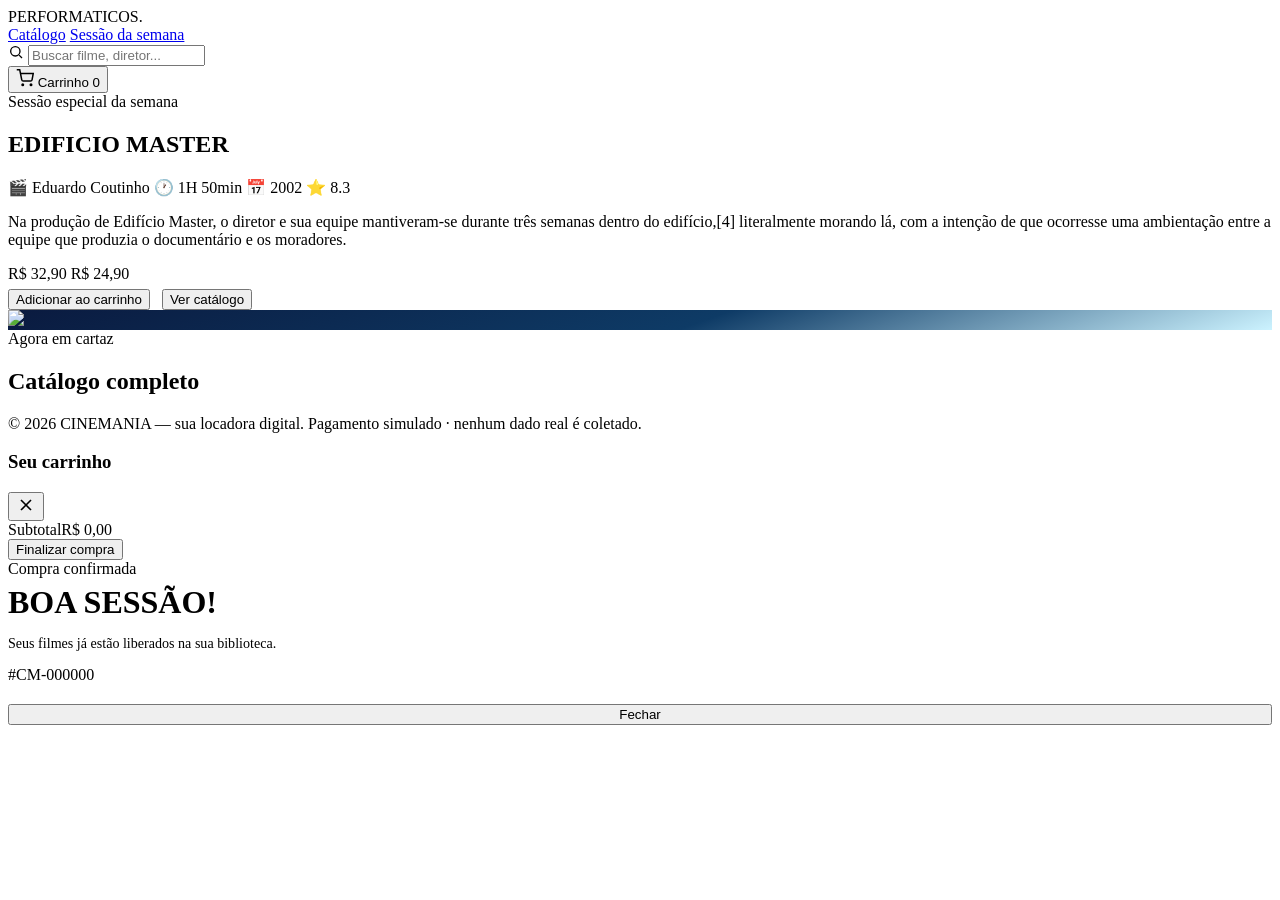
==== index.html @ 8f66a8f3 "trazendo projeto pra raiz" ====
<!DOCTYPE html>
<html lang="pt-BR">
<head>
<meta charset="UTF-8">
<meta name="viewport" content="width=device-width, initial-scale=1.0">
<title>PERFORMATICOS — Sessão Contínua</title>
<link rel="preconnect" href="https://fonts.googleapis.com">
<link rel="preconnect" href="https://fonts.gstatic.com" crossorigin>
<link href="https://fonts.googleapis.com/css2?family=Bebas+Neue&family=Space+Grotesk:wght@400;500;600;700&family=JetBrains+Mono:wght@400;600&display=swap" rel="stylesheet">
<link rel="stylesheet" href="styles.css">
</head>
<body>

<header>
  <div class="container header-inner">
    <div class="logo">PERFORMATICOS<span class="dot">.</span></div>
    <nav class="main-nav">
      <a href="#catalogo">Catálogo</a>
      <a href="#destaque">Sessão da semana</a>
    </nav>
    <div class="header-right">
      <div class="search-box">
        <svg width="16" height="16" viewBox="0 0 24 24" fill="none" stroke="currentColor" stroke-width="2"><circle cx="11" cy="11" r="7"/><line x1="21" y1="21" x2="16.65" y2="16.65"/></svg>
        <input id="searchInput" type="text" placeholder="Buscar filme, diretor...">
      </div>
      <button class="cart-btn" id="cartBtn" aria-label="Abrir carrinho">
        <svg width="18" height="18" viewBox="0 0 24 24" fill="none" stroke="currentColor" stroke-width="2"><circle cx="9" cy="21" r="1"/><circle cx="20" cy="21" r="1"/><path d="M1 1h4l2.68 13.39a2 2 0 0 0 2 1.61h9.72a2 2 0 0 0 2-1.61L23 6H6"/></svg>
        Carrinho
        <span class="cart-badge" id="cartBadge">0</span>
      </button>
    </div>
  </div>
</header>

<section class="hero-section container" id="destaque">
  <div class="bulb-frame">
    <div class="bulb-row top" id="bulbTop"></div>
    <div class="bulb-row bottom" id="bulbBottom"></div>
    <div class="bulb-row left" id="bulbLeft"></div>
    <div class="bulb-row right" id="bulbRight"></div>
    <div class="hero-card">
      <div class="hero-copy">
        <span class="eyebrow">Sessão especial da semana</span>
        <h1 class="hero-title">EDIFICIO <span class="accent">MASTER</span></h1>
        <div class="hero-meta">
          <span>🎬 Eduardo Coutinho</span>
          <span>🕐 1H 50min </span>
          <span>📅 2002</span>
          <span>⭐ 8.3</span>
        </div>
        <p class="hero-blurb">Na produção de Edifício Master, o diretor e sua equipe mantiveram-se durante três semanas dentro do edifício,[4] literalmente morando lá, com a intenção de que ocorresse uma ambientação entre a equipe que produzia o documentário e os moradores.</p>
        <div class="hero-price-row">
          <span class="price-old">R$ 32,90</span>
          <span class="price">R$ 24,90</span>
        </div>
        <div style="display:flex; gap:12px; margin-top:6px; flex-wrap:wrap;">
          <button class="btn btn-primary" onclick="addToCart('m1')">Adicionar ao carrinho</button>
          <button class="btn btn-ghost" onclick="scrollToCatalog()">Ver catálogo</button>
        </div>
      </div>
      <div class="hero-poster" style="background:linear-gradient(160deg, #0a1a3f, #0e3b66 55%, #00c2ff33);">
        <img src="https://tvbrasil.ebc.com.br/sites/default/files/atoms/image/cartaz_edificio_master_0_0_medio.jpg">
      </div>
    </div>
  </div>
</section>

<section class="filter-section container" id="catalogo">
  <div class="filter-row" id="filterRow"></div>
</section>

<section class="catalog-section container">
  <div class="catalog-head">
    <div>
      <span class="eyebrow">Agora em cartaz</span>
      <h2>Catálogo completo</h2>
    </div>
    <span class="result-count" id="resultCount"></span>
  </div>
  <div class="grid" id="grid"></div>
</section>

<footer>
  <div class="container footer-inner">
    <span>© 2026 CINEMANIA — sua locadora digital.</span>
    <span>Pagamento simulado · nenhum dado real é coletado.</span>
  </div>
</footer>

<div class="overlay" id="overlay"></div>
<aside class="drawer" id="drawer" aria-label="Carrinho de compras">
  <div class="drawer-head">
    <h3>Seu carrinho</h3>
    <button class="icon-btn" id="closeDrawer" aria-label="Fechar carrinho">
      <svg width="20" height="20" viewBox="0 0 24 24" fill="none" stroke="currentColor" stroke-width="2"><line x1="18" y1="6" x2="6" y2="18"/><line x1="6" y1="6" x2="18" y2="18"/></svg>
    </button>
  </div>
  <div class="drawer-items" id="drawerItems"></div>
  <div class="drawer-foot" id="drawerFoot">
    <div class="subtotal-row"><span>Subtotal</span><span class="val" id="subtotalVal">R$ 0,00</span></div>
    <button class="btn btn-primary" style="justify-content:center;" id="checkoutBtn" onclick="checkout()">Finalizar compra</button>
  </div>
</aside>

<div class="modal-overlay" id="modalOverlay">
  <div class="ticket-modal">
    <span class="eyebrow">Compra confirmada</span>
    <h3 style="font-family:var(--display); font-size:2rem; margin:6px 0;">BOA SESSÃO!</h3>
    <p style="color:var(--text-muted); font-size:0.88rem;">Seus filmes já estão liberados na sua biblioteca.</p>
    <div class="qr" id="qrFake"></div>
    <div class="order-code" id="orderCode">#CM-000000</div>
    <button class="btn btn-ghost" style="margin-top:20px; width:100%; justify-content:center;" onclick="closeModal()">Fechar</button>
  </div>
</div>

<script src="script.js"></script>

</body>
</html>
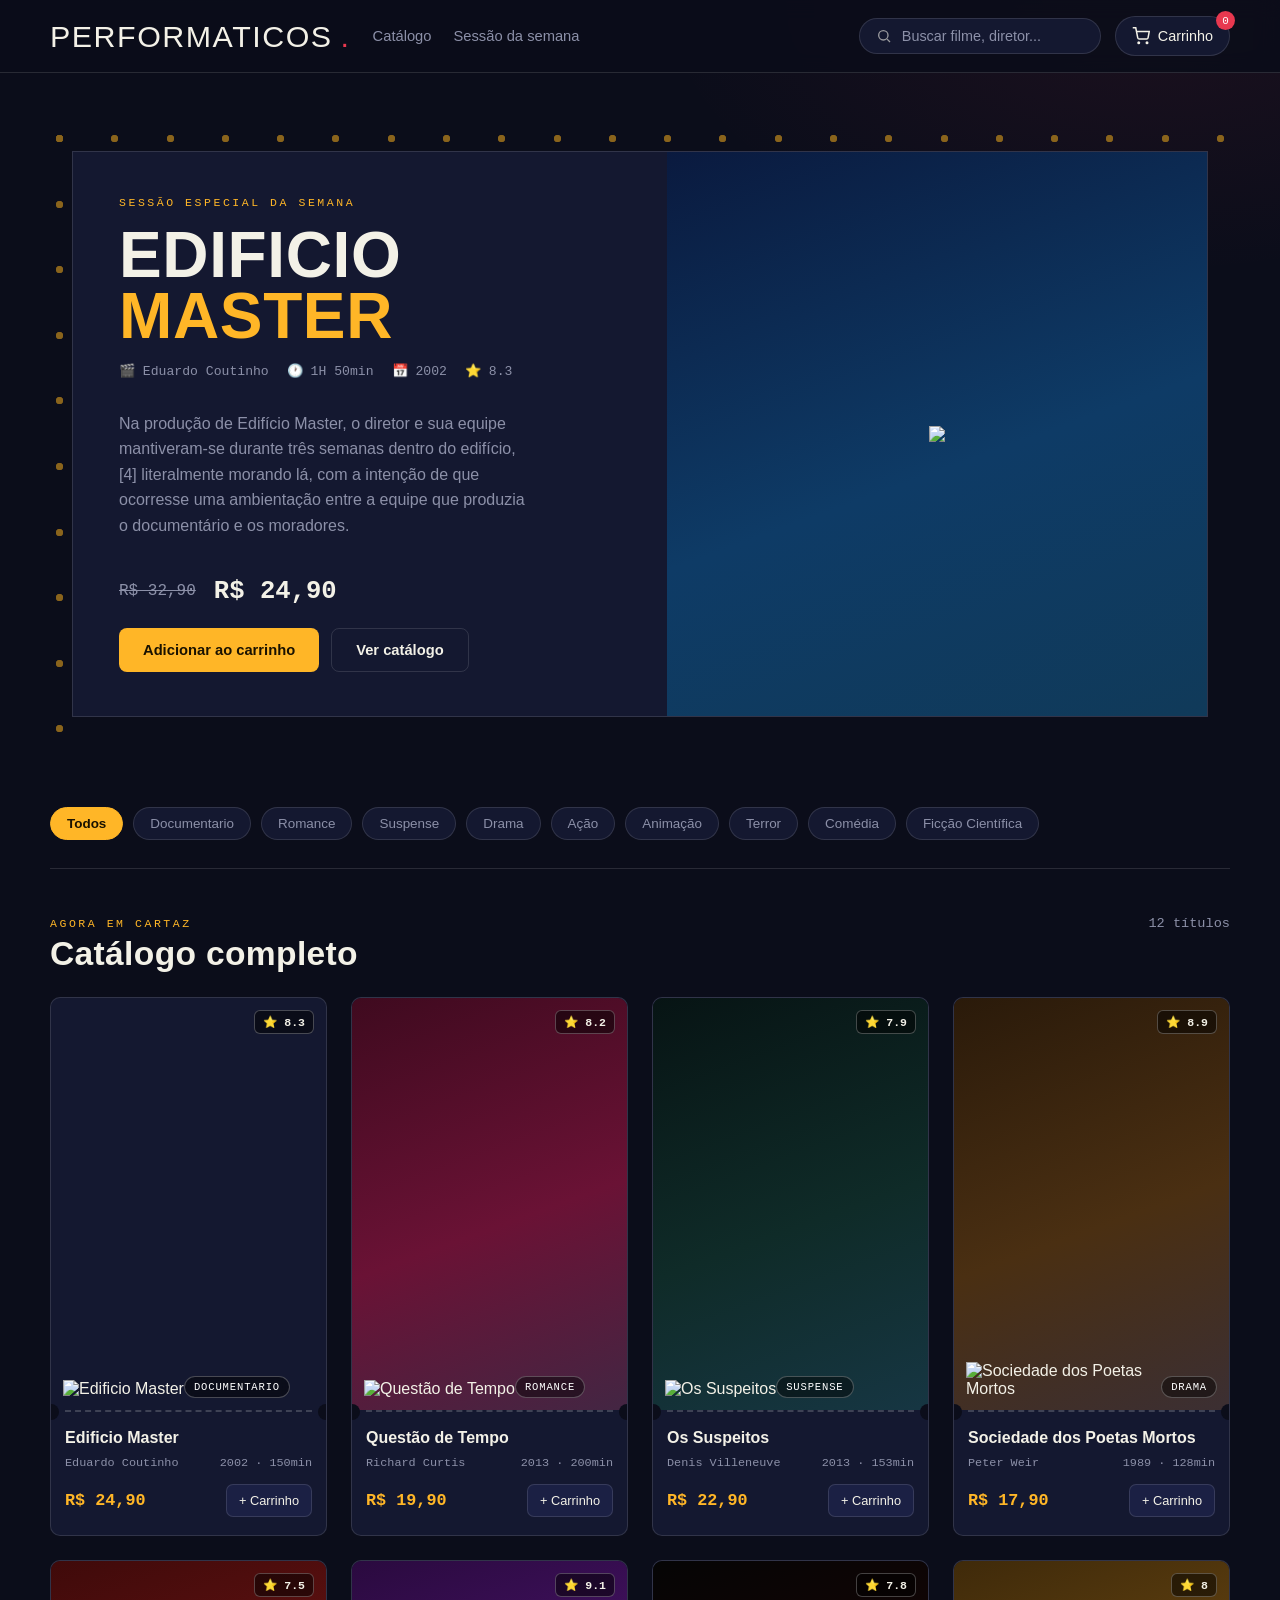
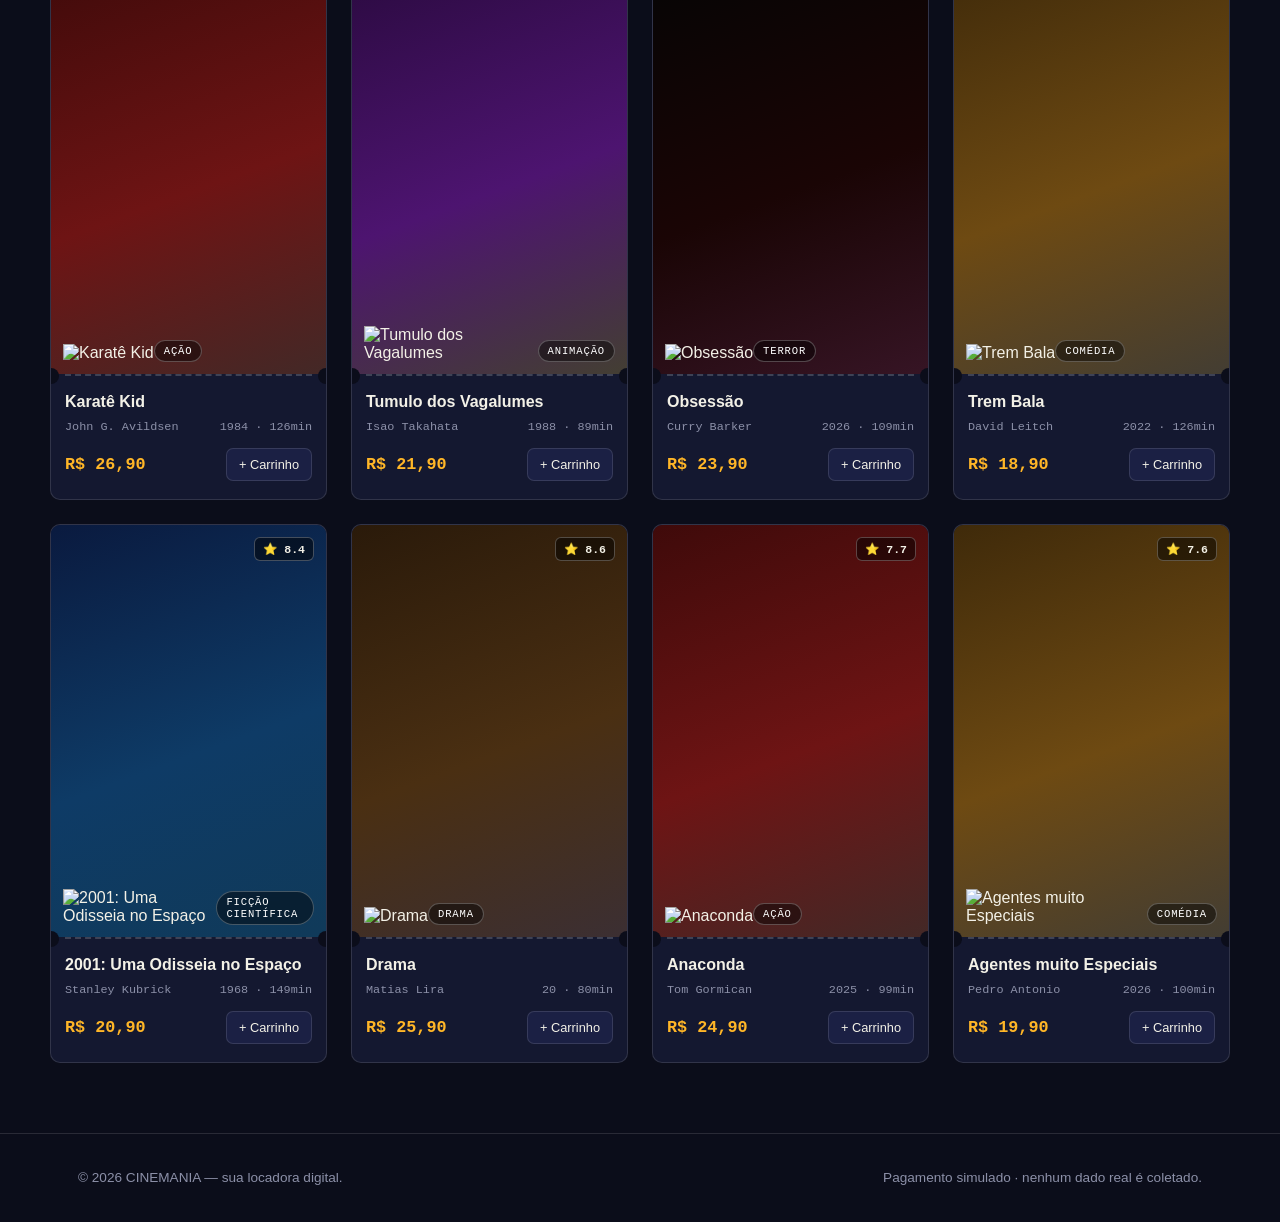
==== commit a19c4e7a: "ajustando link" ====
--- a/index.html
+++ b/index.html
@@ -7,7 +7,7 @@
 <link rel="preconnect" href="https://fonts.googleapis.com">
 <link rel="preconnect" href="https://fonts.gstatic.com" crossorigin>
 <link href="https://fonts.googleapis.com/css2?family=Bebas+Neue&family=Space+Grotesk:wght@400;500;600;700&family=JetBrains+Mono:wght@400;600&display=swap" rel="stylesheet">
-<link rel="stylesheet" href="styles.css">
+<link rel="stylesheet" href="site compras/styles.css">
 </head>
 <body>
 
@@ -113,7 +113,7 @@
   </div>
 </div>
 
-<script src="script.js"></script>
+<script src="site compras/script.js"></script>
 
 </body>
 </html>
--- a/site compras/styles.css
+++ b/site compras/styles.css
@@ -0,0 +1,642 @@
+  :root{
+    --bg:#0b0d1a;
+    --bg-elev:#141830;
+    --bg-elev-2:#1b2044;
+    --amber:#ffb627;
+    --amber-dim:#8a641c;
+    --red:#e8384f;
+    --green:#3ddc97;
+    --text:#f3f1e7;
+    --text-muted:#8c90a8;
+    --line:rgba(255,255,255,0.12);
+    --display:'Bebas Neue', sans-serif;
+    --body:'Space Grotesk', sans-serif;
+    --mono:'JetBrains Mono', monospace;
+  }
+
+  *{box-sizing:border-box;}
+  html{scroll-behavior:smooth;}
+  body{
+    margin:0;
+    background:
+      radial-gradient(1200px 600px at 15% -10%, rgba(255,182,39,0.07), transparent 60%),
+      radial-gradient(900px 500px at 90% 0%, rgba(232,56,79,0.08), transparent 55%),
+      var(--bg);
+    color:var(--text);
+    font-family:var(--body);
+    -webkit-font-smoothing:antialiased;
+  }
+  img{max-width:100%;display:block;}
+  button{font-family:inherit;cursor:pointer;}
+  a{color:inherit;}
+  ::selection{background:var(--amber);color:#1a1200;}
+
+  /* ---------- utility ---------- */
+  .eyebrow{
+    font-family:var(--mono);
+    font-size:0.72rem;
+    letter-spacing:0.22em;
+    text-transform:uppercase;
+    color:var(--amber);
+  }
+  .container{
+    max-width:1180px;
+    margin:0 auto;
+    padding:0 28px;
+  }
+  :focus-visible{
+    outline:2px solid var(--amber);
+    outline-offset:3px;
+    border-radius:4px;
+  }
+  @media (prefers-reduced-motion: reduce){
+    *{animation-duration:0.001ms !important; animation-iteration-count:1 !important; transition-duration:0.001ms !important;}
+  }
+
+  /* ---------- marquee bulb border (signature element) ---------- */
+  .bulb-frame{
+    position:relative;
+    padding:22px;
+    border-radius:14px;
+  }
+  .bulb-row{
+    position:absolute;
+    inset:0;
+    pointer-events:none;
+    display:flex;
+    justify-content:space-between;
+    padding:6px;
+  }
+  .bulb-row.top, .bulb-row.bottom{flex-direction:row;}
+  .bulb-row.left, .bulb-row.right{
+    flex-direction:column;
+    width:22px;
+    height:auto;
+    top:0; bottom:0;
+  }
+  .bulb-row.left{left:0;}
+  .bulb-row.right{right:0;}
+  .bulb-row.top{top:0;}
+  .bulb-row.bottom{bottom:0;}
+  .bulb{
+    width:7px;height:7px;border-radius:50%;
+    background:var(--amber-dim);
+    box-shadow:0 0 0 rgba(255,182,39,0);
+    animation:chase 2.4s infinite ease-in-out;
+  }
+  @keyframes chase{
+    0%,100%{background:var(--amber-dim); box-shadow:0 0 0 rgba(255,182,39,0);}
+    50%{background:var(--amber); box-shadow:0 0 8px 2px rgba(255,182,39,0.7);}
+  }
+
+  /* ---------- header ---------- */
+  header{
+    position:sticky;
+    top:0;
+    z-index:40;
+    background:rgba(11,13,26,0.88);
+    backdrop-filter:blur(10px);
+    border-bottom:1px solid var(--line);
+  }
+  .header-inner{
+    display:flex;
+    align-items:center;
+    gap:22px;
+    padding:16px 0;
+    flex-wrap:wrap;
+  }
+  .logo{
+    font-family:var(--display);
+    font-size:1.9rem;
+    letter-spacing:0.05em;
+    color:var(--text);
+    white-space:nowrap;
+    display:flex;
+    align-items:center;
+    gap:8px;
+  }
+  .logo .dot{color:var(--red);}
+  nav.main-nav{
+    display:flex;
+    gap:22px;
+    font-size:0.92rem;
+    color:var(--text-muted);
+  }
+  nav.main-nav a{text-decoration:none; transition:color .15s;}
+  nav.main-nav a:hover{color:var(--amber);}
+  .header-right{
+    margin-left:auto;
+    display:flex;
+    align-items:center;
+    gap:14px;
+  }
+  .search-box{
+    display:flex;
+    align-items:center;
+    gap:8px;
+    background:var(--bg-elev);
+    border:1px solid var(--line);
+    border-radius:999px;
+    padding:8px 16px;
+    min-width:220px;
+  }
+  .search-box input{
+    background:none;
+    border:none;
+    outline:none;
+    color:var(--text);
+    font-family:var(--body);
+    font-size:0.9rem;
+    width:100%;
+  }
+  .search-box input::placeholder{color:var(--text-muted);}
+  .search-box svg{flex-shrink:0;opacity:0.6;}
+
+  .cart-btn{
+    position:relative;
+    background:var(--bg-elev);
+    border:1px solid var(--line);
+    color:var(--text);
+    border-radius:999px;
+    padding:10px 16px;
+    display:flex;
+    align-items:center;
+    gap:8px;
+    font-size:0.9rem;
+    transition:border-color .15s, background .15s;
+  }
+  .cart-btn:hover{border-color:var(--amber);}
+  .cart-badge{
+    position:absolute;
+    top:-6px; right:-6px;
+    background:var(--red);
+    color:#fff;
+    font-family:var(--mono);
+    font-size:0.68rem;
+    min-width:19px;
+    height:19px;
+    border-radius:999px;
+    display:flex;
+    align-items:center;
+    justify-content:center;
+    padding:0 4px;
+  }
+
+  /* ---------- hero ---------- */
+  .hero-section{padding:56px 0 40px;}
+  .hero-card{
+    background:var(--bg-elev);
+    border:1px solid var(--line);
+    display:grid;
+    grid-template-columns:1.1fr 1fr;
+    gap:0;
+    overflow:hidden;
+  }
+  .hero-copy{
+    padding:44px 46px;
+    display:flex;
+    flex-direction:column;
+    justify-content:center;
+    gap:16px;
+  }
+  .hero-title{
+    font-family:var(--display);
+    font-size:clamp(2.6rem, 5vw, 4rem);
+    line-height:0.95;
+    letter-spacing:0.01em;
+    margin:0;
+  }
+  .hero-title .accent{color:var(--amber);}
+  .hero-meta{
+    display:flex;
+    flex-wrap:wrap;
+    gap:10px 18px;
+    font-family:var(--mono);
+    font-size:0.82rem;
+    color:var(--text-muted);
+  }
+  .hero-meta span{display:flex;align-items:center;gap:6px;}
+  .hero-blurb{color:var(--text-muted); line-height:1.6; max-width:46ch;}
+  .hero-price-row{
+    display:flex;
+    align-items:center;
+    gap:18px;
+    margin-top:6px;
+  }
+  .price{
+    font-family:var(--mono);
+    font-size:1.6rem;
+    font-weight:600;
+  }
+  .price-old{
+    font-family:var(--mono);
+    color:var(--text-muted);
+    text-decoration:line-through;
+    font-size:1rem;
+  }
+  .btn{
+    border:none;
+    border-radius:8px;
+    padding:13px 24px;
+    font-weight:600;
+    font-size:0.92rem;
+    display:inline-flex;
+    align-items:center;
+    gap:8px;
+    transition:transform .12s ease, box-shadow .12s ease;
+  }
+  .btn:active{transform:scale(0.97);}
+  .btn-primary{
+    background:var(--amber);
+    color:#1a1200;
+    box-shadow:0 0 0 rgba(255,182,39,0);
+  }
+  .btn-primary:hover{box-shadow:0 4px 18px rgba(255,182,39,0.35);}
+  .btn-ghost{
+    background:transparent;
+    border:1px solid var(--line);
+    color:var(--text);
+  }
+  .btn-ghost:hover{border-color:var(--text-muted);}
+
+  .hero-poster{
+    position:relative;
+    min-height:360px;
+    display:flex;
+    align-items:center;
+    justify-content:center;
+    overflow:hidden;
+  }
+  .hero-poster .letter{
+    font-family:var(--display);
+    font-size:16rem;
+    color:rgba(255,255,255,0.14);
+    line-height:1;
+  }
+  .film-sprocket{
+    position:absolute;
+    top:0; bottom:0;
+    width:26px;
+    background-image:repeating-linear-gradient(to bottom, rgba(0,0,0,0.35) 0 14px, transparent 14px 30px);
+    opacity:0.5;
+  }
+  .film-sprocket.l{left:0;}
+  .film-sprocket.r{right:0;}
+
+  /* ---------- filter bar ---------- */
+  .filter-section{padding:10px 0 8px;}
+  .filter-row{
+    display:flex;
+    gap:10px;
+    flex-wrap:wrap;
+    padding:18px 0 28px;
+    border-bottom:1px solid var(--line);
+  }
+  .pill{
+    background:var(--bg-elev);
+    border:1px solid var(--line);
+    color:var(--text-muted);
+    padding:8px 16px;
+    border-radius:999px;
+    font-size:0.84rem;
+    transition:all .15s;
+  }
+  .pill:hover{color:var(--text); border-color:var(--text-muted);}
+  .pill.active{
+    background:var(--amber);
+    border-color:var(--amber);
+    color:#1a1200;
+    font-weight:600;
+  }
+
+  /* ---------- catalog grid ---------- */
+  .catalog-section{padding:36px 0 70px;}
+  .catalog-head{
+    display:flex;
+    justify-content:space-between;
+    align-items:baseline;
+    margin-bottom:24px;
+    flex-wrap:wrap;
+    gap:10px;
+  }
+  .catalog-head h2{
+    font-family:var(--display);
+    font-size:2.1rem;
+    margin:4px 0 0;
+    letter-spacing:0.01em;
+  }
+  .result-count{font-family:var(--mono); color:var(--text-muted); font-size:0.85rem;}
+
+  .grid{
+    display:grid;
+    grid-template-columns:repeat(auto-fill, minmax(230px, 1fr));
+    gap:24px;
+  }
+
+  /* ticket-stub card (signature) */
+  .ticket{
+    background:var(--bg-elev);
+    border:1px solid var(--line);
+    border-radius:10px;
+    overflow:hidden;
+    display:flex;
+    flex-direction:column;
+    transition:transform .18s ease, border-color .18s ease;
+  }
+  .ticket:hover{transform:translateY(-4px); border-color:rgba(255,182,39,0.4);}
+  .ticket-poster{
+    position:relative;
+    aspect-ratio:2/3;
+    display:flex;
+    align-items:flex-end;
+    padding:12px;
+    overflow:hidden;
+  }
+  .ticket-poster .big-letter{
+    position:absolute;
+    right:-14px; top:-30px;
+    font-family:var(--display);
+    font-size:8.5rem;
+    color:rgba(255,255,255,0.16);
+  }
+  .genre-tag{
+    font-family:var(--mono);
+    font-size:0.66rem;
+    letter-spacing:0.08em;
+    text-transform:uppercase;
+    background:rgba(0,0,0,0.45);
+    border:1px solid rgba(255,255,255,0.25);
+    color:#fff;
+    padding:4px 9px;
+    border-radius:999px;
+    backdrop-filter:blur(4px);
+  }
+  .rating-badge{
+    position:absolute;
+    top:12px; right:12px;
+    font-family:var(--mono);
+    font-size:0.72rem;
+    font-weight:600;
+    background:rgba(0,0,0,0.5);
+    border:1px solid rgba(255,255,255,0.25);
+    padding:4px 8px;
+    border-radius:6px;
+    display:flex;
+    align-items:center;
+    gap:4px;
+  }
+
+  .perforation{
+    position:relative;
+    height:0;
+    border-top:2px dashed rgba(255,255,255,0.18);
+    margin:0 14px;
+  }
+  .perforation::before, .perforation::after{
+    content:'';
+    position:absolute;
+    top:-8px;
+    width:16px; height:16px;
+    background:var(--bg);
+    border-radius:50%;
+  }
+  .perforation::before{left:-22px;}
+  .perforation::after{right:-22px;}
+
+  .ticket-body{
+    padding:16px 14px 18px;
+    display:flex;
+    flex-direction:column;
+    gap:8px;
+    flex:1;
+  }
+  .ticket-title{
+    font-weight:600;
+    font-size:1rem;
+    line-height:1.25;
+  }
+  .ticket-sub{
+    font-family:var(--mono);
+    font-size:0.74rem;
+    color:var(--text-muted);
+    display:flex;
+    justify-content:space-between;
+  }
+  .ticket-footer{
+    margin-top:auto;
+    display:flex;
+    align-items:center;
+    justify-content:space-between;
+    padding-top:6px;
+  }
+  .ticket-price{
+    font-family:var(--mono);
+    font-weight:600;
+    font-size:1.05rem;
+    color:var(--amber);
+  }
+  .add-btn{
+    background:var(--bg-elev-2);
+    border:1px solid var(--line);
+    color:var(--text);
+    padding:8px 12px;
+    border-radius:7px;
+    font-size:0.8rem;
+    display:flex;
+    align-items:center;
+    gap:6px;
+    transition:background .15s, border-color .15s;
+  }
+  .add-btn:hover{background:var(--amber); border-color:var(--amber); color:#1a1200;}
+  .add-btn.added{background:var(--green); border-color:var(--green); color:#04241a;}
+
+  .empty-state{
+    grid-column:1/-1;
+    text-align:center;
+    padding:60px 20px;
+    color:var(--text-muted);
+    font-family:var(--mono);
+  }
+
+  /* ---------- footer ---------- */
+  footer{
+    border-top:1px solid var(--line);
+    padding:36px 0;
+    color:var(--text-muted);
+    font-size:0.85rem;
+  }
+  .footer-inner{
+    display:flex;
+    justify-content:space-between;
+    flex-wrap:wrap;
+    gap:12px;
+  }
+
+  /* ---------- cart drawer ---------- */
+  .overlay{
+    position:fixed; inset:0;
+    background:rgba(0,0,0,0.55);
+    opacity:0;
+    pointer-events:none;
+    transition:opacity .25s ease;
+    z-index:50;
+  }
+  .overlay.open{opacity:1; pointer-events:auto;}
+
+  .drawer{
+    position:fixed;
+    top:0; right:0; bottom:0;
+    width:min(420px, 100%);
+    background:var(--bg-elev);
+    border-left:1px solid var(--line);
+    transform:translateX(100%);
+    transition:transform .3s ease;
+    z-index:51;
+    display:flex;
+    flex-direction:column;
+  }
+  .drawer.open{transform:translateX(0);}
+  .drawer-head{
+    display:flex;
+    align-items:center;
+    justify-content:space-between;
+    padding:20px 22px;
+    border-bottom:1px solid var(--line);
+  }
+  .drawer-head h3{
+    font-family:var(--display);
+    font-size:1.5rem;
+    margin:0;
+    letter-spacing:0.02em;
+  }
+  .icon-btn{
+    background:none;
+    border:none;
+    color:var(--text-muted);
+    padding:6px;
+    border-radius:6px;
+  }
+  .icon-btn:hover{color:var(--text); background:rgba(255,255,255,0.06);}
+
+  .drawer-items{
+    flex:1;
+    overflow-y:auto;
+    padding:14px 22px;
+    display:flex;
+    flex-direction:column;
+    gap:14px;
+  }
+  .cart-line{
+    display:flex;
+    gap:12px;
+    padding-bottom:14px;
+    border-bottom:1px dashed var(--line);
+  }
+  .cart-line .chip{
+    width:52px; height:74px;
+    border-radius:6px;
+    flex-shrink:0;
+    display:flex;align-items:center;justify-content:center;
+    font-family:var(--display);
+    font-size:1.6rem;
+    color:rgba(255,255,255,0.6);
+  }
+  .cart-line-info{flex:1; min-width:0;}
+  .cart-line-info .t{font-weight:600; font-size:0.92rem; margin-bottom:4px;}
+  .cart-line-info .g{font-family:var(--mono); font-size:0.72rem; color:var(--text-muted);}
+  .qty-row{
+    display:flex;
+    align-items:center;
+    gap:8px;
+    margin-top:8px;
+  }
+  .qty-btn{
+    width:24px;height:24px;
+    border-radius:5px;
+    border:1px solid var(--line);
+    background:var(--bg-elev-2);
+    color:var(--text);
+    display:flex;align-items:center;justify-content:center;
+    font-size:0.9rem;
+    line-height:1;
+  }
+  .qty-val{font-family:var(--mono); font-size:0.85rem; min-width:16px; text-align:center;}
+  .remove-link{
+    background:none;border:none;color:var(--text-muted);
+    font-size:0.74rem; text-decoration:underline;
+    margin-left:auto;
+  }
+  .remove-link:hover{color:var(--red);}
+  .line-price{font-family:var(--mono); font-weight:600; white-space:nowrap;}
+
+  .drawer-empty{
+    text-align:center;
+    color:var(--text-muted);
+    padding:60px 20px;
+    font-family:var(--mono);
+    font-size:0.85rem;
+  }
+
+  .drawer-foot{
+    padding:20px 22px 24px;
+    border-top:1px solid var(--line);
+    display:flex;
+    flex-direction:column;
+    gap:12px;
+  }
+  .subtotal-row{
+    display:flex;
+    justify-content:space-between;
+    font-family:var(--mono);
+    font-size:0.95rem;
+  }
+  .subtotal-row .val{color:var(--amber); font-weight:600; font-size:1.15rem;}
+
+  /* ---------- confirmation modal ---------- */
+  .modal-overlay{
+    position:fixed; inset:0;
+    background:rgba(0,0,0,0.65);
+    display:flex; align-items:center; justify-content:center;
+    opacity:0; pointer-events:none;
+    transition:opacity .2s ease;
+    z-index:60;
+    padding:20px;
+  }
+  .modal-overlay.open{opacity:1; pointer-events:auto;}
+  .ticket-modal{
+    background:var(--bg-elev);
+    border:1px solid var(--line);
+    border-radius:12px;
+    max-width:360px;
+    width:100%;
+    padding:30px 28px;
+    text-align:center;
+    transform:scale(0.92);
+    transition:transform .2s ease;
+  }
+  .modal-overlay.open .ticket-modal{transform:scale(1);}
+  .qr{
+    width:96px; height:96px;
+    margin:18px auto;
+    display:grid;
+    grid-template-columns:repeat(6,1fr);
+    grid-template-rows:repeat(6,1fr);
+    gap:3px;
+  }
+  .qr div{background:var(--text); border-radius:1px;}
+  .qr div.off{background:transparent;}
+  .order-code{
+    font-family:var(--mono);
+    letter-spacing:0.15em;
+    color:var(--amber);
+    font-size:1.1rem;
+  }
+
+  @media (max-width:760px){
+    .hero-card{grid-template-columns:1fr;}
+    .hero-poster{min-height:220px;}
+    .hero-poster .letter{font-size:9rem;}
+    .header-right{width:100%; justify-content:space-between;}
+    .search-box{flex:1;}
+    nav.main-nav{order:3; width:100%;}
+  }
